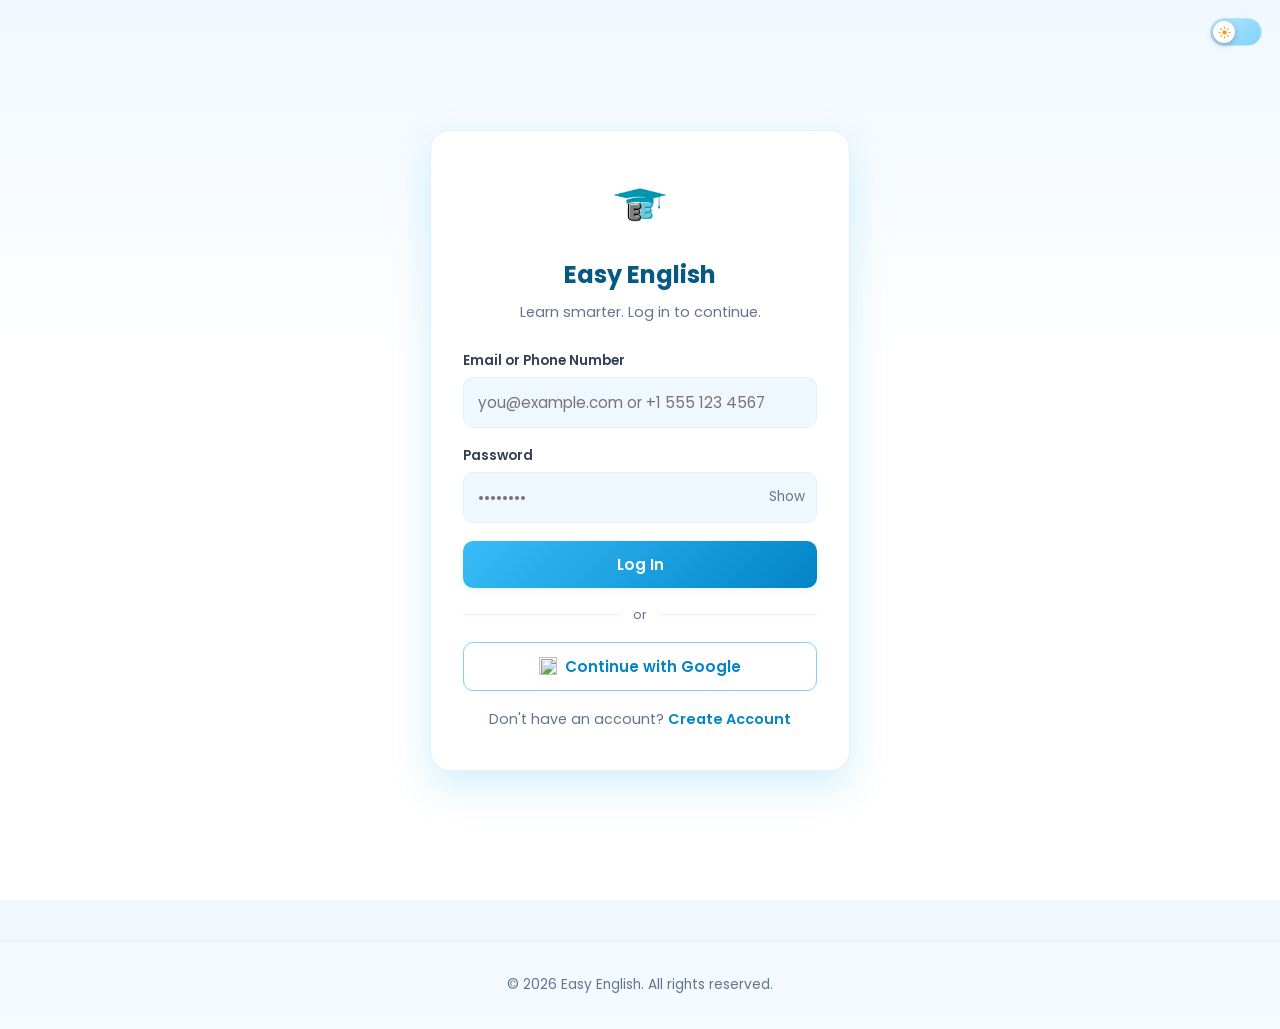
==== admin.html @ 9242ed7a "Add files via upload" ====
<!DOCTYPE html>
<html lang="en">
<head>
<meta charset="UTF-8" />
<meta name="viewport" content="width=device-width, initial-scale=1.0" />
<title>Easy English — Admin</title>
<link rel="preconnect" href="https://fonts.googleapis.com">
<link href="https://fonts.googleapis.com/css2?family=Poppins:wght@400;500;600;700&display=swap" rel="stylesheet">
<link rel="stylesheet" href="css/style.css" />
<script>(function(){try{if(localStorage.getItem('ee-theme')==='dark')document.documentElement.classList.add('dark-mode');}catch(e){}})();</script>
</head>
<body>

<div class="loading-overlay" id="loadingOverlay">
  <div class="spinner"></div>
  <p class="small-muted">Loading admin panel…</p>
</div>

<div class="admin-shell">
  <aside class="admin-sidebar">
    <div class="brand"><div class="logo-dot"><img src="images/logo.png" alt="Easy English logo"></div> Admin</div>
    <button class="admin-nav-item active" data-panel="overview">📊 Overview</button>
    <button class="admin-nav-item" data-panel="videos">🎬 Videos</button>
    <button class="admin-nav-item" data-panel="analytics">📈 Video Analytics</button>
    <button class="admin-nav-item" data-panel="codes">🔑 Access Codes</button>
    <button class="admin-nav-item" data-panel="users">👥 Users</button>
    <div class="admin-theme-row">
      <span class="ttr-label">Dark mode</span>
      <div class="theme-toggle-mount-desktop"></div>
    </div>
    <div style="flex:1;"></div>
    <button class="admin-nav-item" id="adminLogoutBtn">🚪 Exit Admin</button>
  </aside>

  <main class="admin-main">

    <!-- OVERVIEW -->
    <section class="admin-panel active" id="panel-overview">
      <div class="panel-header"><h2>Overview</h2></div>
      <div class="stat-grid">
        <div class="stat-card"><div class="num" id="statVideos">–</div><div class="label">Total Videos</div></div>
        <div class="stat-card"><div class="num" id="statUsers">–</div><div class="label">Registered Users</div></div>
        <div class="stat-card"><div class="num" id="statCodesTotal">–</div><div class="label">Codes Generated</div></div>
        <div class="stat-card"><div class="num" id="statCodesUsed">–</div><div class="label">Codes Redeemed</div></div>
      </div>
      <div class="card-box">
        <h3 style="color:var(--blue-800); margin-bottom:12px;">Welcome, Admin 👋</h3>
        <p class="small-muted">Use the sidebar to add new video courses, generate one-time access codes, and view your registered users. Everything you save here appears live on the site for all users, and stays until you delete it.</p>
      </div>
    </section>

    <!-- VIDEOS -->
    <section class="admin-panel" id="panel-videos">
      <div class="panel-header">
        <h2>Manage Videos</h2>
      </div>

      <div class="card-box">
        <h3 style="color:var(--blue-800); margin-bottom:16px;">Add a New Video Card</h3>
        <div class="form-row">
          <div class="field">
            <label>Video Title</label>
            <div class="input-wrap">
              <input type="text" id="newVideoTitle" placeholder="e.g. Lesson 1: Greetings" />
            </div>
          </div>
          <div class="field">
            <label>Thumbnail Image URL (optional)</label>
            <div class="input-wrap">
              <input type="text" id="newVideoThumb" placeholder="https://..." />
            </div>
          </div>
        </div>
        <div class="field">
          <label>Description (optional)</label>
          <textarea class="input-like" id="newVideoDesc" placeholder="Short description shown on the card..."></textarea>
        </div>
        <div class="field">
          <label>Google Drive Video Link</label>
          <div class="input-wrap">
            <input type="text" id="newVideoUrl" placeholder="https://drive.google.com/file/d/XXXXXXXX/view?usp=sharing" />
          </div>
          <p class="small-muted mt-8">Upload the video to Google Drive, set sharing to <strong>"Anyone with the link"</strong> (Viewer role), then paste the share link here. The site automatically converts it into Google Drive's embeddable player.</p>
        </div>
        <div class="error-msg" id="videoFormError"></div>
        <div class="success-msg" id="videoFormSuccess"></div>
        <button class="btn btn-primary mt-16" id="createVideoBtn">➕ Create Card</button>
      </div>

      <div class="card-box">
        <h3 style="color:var(--blue-800); margin-bottom:16px;">Existing Videos</h3>
        <div class="table-wrap">
          <table class="admin-table">
            <thead>
              <tr><th>Title</th><th>Description</th><th>Added</th><th>Unlocks</th><th></th></tr>
            </thead>
            <tbody id="videosTableBody"></tbody>
          </table>
        </div>
      </div>
    </section>

    <!-- ANALYTICS -->
    <section class="admin-panel" id="panel-analytics">
      <div class="panel-header"><h2>Video Analytics</h2></div>
      <div class="card-box">
        <p class="small-muted">Purchases (unlocks) per video, and who watched each one.</p>
      </div>
      <div id="analyticsList"></div>
    </section>

    <!-- CODES -->
    <section class="admin-panel" id="panel-codes">
      <div class="panel-header">
        <h2>Access Codes</h2>
        <button class="btn btn-primary" id="generateCodesBtn">🎲 Generate 30 New Codes</button>
      </div>

      <div class="card-box">
        <p class="small-muted">Each code is a random 8-digit number. A code can be redeemed <strong>once, by one user, for one video</strong> — after that it becomes permanently unusable. Give these codes to your students when they contact you (e.g. after payment).</p>
      </div>

      <div class="card-box">
        <div class="panel-header" style="margin-bottom:12px;">
          <h3 style="color:var(--blue-800);">All Codes</h3>
          <div class="flex gap-8">
            <button class="btn btn-outline btn-sm" id="copyUnusedBtn">📋 Copy Unused Codes</button>
          </div>
        </div>
        <div class="table-wrap">
          <table class="admin-table">
            <thead>
              <tr><th>Code</th><th>Status</th><th>Used By</th><th>For Video</th><th>Used On</th></tr>
            </thead>
            <tbody id="codesTableBody"></tbody>
          </table>
        </div>
      </div>
    </section>

    <!-- USERS -->
    <section class="admin-panel" id="panel-users">
      <div class="panel-header"><h2>Registered Users</h2></div>
      <div class="card-box">
        <div class="table-wrap">
          <table class="admin-table">
            <thead>
              <tr><th>Name</th><th>Email / Phone</th><th>Joined</th><th>Unlocked Videos</th><th>Actions</th></tr>
            </thead>
            <tbody id="usersTableBody"></tbody>
          </table>
        </div>
      </div>
    </section>

  </main>
</div>

<!-- Delete confirm modal -->
<div class="modal-overlay" id="deleteModal">
  <div class="modal-box">
    <h3>Delete this video?</h3>
    <p class="small-muted">This will permanently remove <strong id="deleteVideoName"></strong> from the site. This cannot be undone.</p>
    <div class="modal-actions">
      <button class="btn btn-outline" onclick="closeDeleteModal()">Cancel</button>
      <button class="btn btn-danger" id="confirmDeleteBtn">Delete</button>
    </div>
  </div>
</div>

<!-- Edit user name modal -->
<div class="modal-overlay" id="editNameModal">
  <div class="modal-box">
    <h3>Edit username</h3>
    <p class="small-muted mt-8">Change the display name shown in the navbar and throughout the site for this user.</p>
    <input type="text" class="input-like mono" id="editNameInput" style="margin-top:14px;" maxlength="60" placeholder="New name">
    <div class="error-msg" id="editNameError"></div>
    <div class="modal-actions">
      <button class="btn btn-outline" onclick="closeEditNameModal()">Cancel</button>
      <button class="btn btn-primary" id="saveEditNameBtn">Save</button>
    </div>
  </div>
</div>

<!-- Generated codes result modal -->
<div class="modal-overlay" id="codesResultModal">
  <div class="modal-box" style="max-width:520px;">
    <h3>✅ 30 New Codes Generated</h3>
    <p class="small-muted mt-8">Copy these and send them to your students. They're also saved permanently in the Codes table.</p>
    <textarea class="input-like mono" id="codesResultText" style="min-height:200px; margin-top:14px;" readonly></textarea>
    <div class="modal-actions">
      <button class="btn btn-outline" onclick="closeCodesResultModal()">Close</button>
      <button class="btn btn-primary" id="copyGeneratedBtn">📋 Copy All</button>
    </div>
  </div>
</div>

<script src="https://www.gstatic.com/firebasejs/10.13.0/firebase-app-compat.js"></script>
<script src="https://www.gstatic.com/firebasejs/10.13.0/firebase-auth-compat.js"></script>
<script src="https://www.gstatic.com/firebasejs/10.13.0/firebase-firestore-compat.js"></script>
<script src="js/firebase-config.js"></script>
<script src="js/theme.js"></script>
<script src="js/admin.js"></script>
</body>
</html>
---- css/style.css ----
/* ===========================================================
   Easy English — Global Styles
   Clean, bright light-blue theme, fully responsive
   =========================================================== */

:root {
  --blue-50:  #f0f8ff;
  --blue-100: #e0f2fe;
  --blue-200: #bae6fd;
  --blue-300: #7dd3fc;
  --blue-400: #38bdf8;
  --blue-500: #0ea5e9;
  --blue-600: #0284c7;
  --blue-700: #0369a1;
  --blue-800: #075985;
  --blue-900: #0c4a6e;

  --white: #ffffff;
  --gray-50: #f8fafc;
  --gray-100: #f1f5f9;
  --gray-300: #cbd5e1;
  --gray-500: #64748b;
  --gray-700: #334155;
  --gray-900: #0f172a;

  --danger: #ef4444;
  --success: #22c55e;

  --radius: 16px;
  --radius-sm: 10px;
  --shadow-sm: 0 2px 8px rgba(14, 165, 233, 0.08);
  --shadow-md: 0 8px 24px rgba(14, 165, 233, 0.14);
  --shadow-lg: 0 16px 40px rgba(14, 165, 233, 0.18);

  --font: 'Poppins', 'Segoe UI', system-ui, -apple-system, sans-serif;

  --bg-gradient-top: var(--blue-50);
  --bg-gradient-bottom: var(--white);
  --text-main: var(--gray-900);
  --card-bg: var(--white);
  --card-border: var(--blue-100);
  --input-bg: var(--blue-50);
  --input-border: var(--blue-100);
}

/* ---------- Dark mode ---------- */
html.dark-mode {
  --bg-gradient-top: #0b1220;
  --bg-gradient-bottom: #0f172a;
  --text-main: #e2e8f0;
  --card-bg: #111c30;
  --card-border: #1e2b45;
  --input-bg: #0b1526;
  --input-border: #24334d;

  --blue-50: #0f1c30;
  --blue-100: #16223a;
  --gray-100: #17233a;
  --gray-500: #93a3b8;
  --gray-700: #cbd5e1;
  --gray-900: #e2e8f0;
}

html.dark-mode body {
  background: linear-gradient(180deg, var(--bg-gradient-top) 0%, var(--bg-gradient-bottom) 40%);
}

html.dark-mode .navbar { background: rgba(15, 23, 42, 0.85); border-bottom-color: var(--card-border); }
html.dark-mode .auth-card,
html.dark-mode .card-box,
html.dark-mode .video-card,
html.dark-mode .modal-box,
html.dark-mode .stat-card,
html.dark-mode .redeem-box,
html.dark-mode .site-footer { background: var(--card-bg); border-color: var(--card-border); color: var(--text-main); }
html.dark-mode .modal-overlay { background: rgba(0,0,0,0.65); }
html.dark-mode .btn-outline { background: var(--card-bg); color: var(--blue-300); border-color: var(--input-border); }
html.dark-mode .btn-outline:hover { background: var(--input-bg); }
html.dark-mode .loading-overlay { background: rgba(11, 18, 32, 0.9); }
html.dark-mode table.admin-table td,
html.dark-mode table.admin-table th { border-color: var(--card-border); }
html.dark-mode .empty-state,
html.dark-mode .small-muted,
html.dark-mode .page-hero p { color: var(--gray-500); }

html.dark-mode .input-wrap input,
html.dark-mode .input-wrap select,
html.dark-mode textarea.input-like { background: var(--input-bg); border-color: var(--input-border); color: var(--text-main); }
html.dark-mode .input-wrap input:focus,
html.dark-mode .input-wrap select:focus,
html.dark-mode textarea.input-like:focus { background: var(--card-bg); }
html.dark-mode .hamburger-btn { background: var(--card-bg); border-color: var(--input-border); }
html.dark-mode .code-pill { background: var(--input-bg); border-color: var(--input-border); }
html.dark-mode .badge-gray { background: var(--input-bg); }
html.dark-mode .mobile-menu { border-top-color: var(--card-border); }
html.dark-mode .file-drop { background: var(--input-bg); }
html.dark-mode .file-drop:hover { background: var(--input-border); }

* { margin: 0; padding: 0; box-sizing: border-box; }

html, body {
  height: 100%;
  font-family: var(--font);
  transition: background 0.3s ease, color 0.3s ease;
}

html {
  background: linear-gradient(180deg, var(--bg-gradient-top) 0%, var(--bg-gradient-bottom) 40%);
}

body {
  background: transparent;
  color: var(--text-main);
  -webkit-font-smoothing: antialiased;
}

img, video { max-width: 100%; display: block; }

a { text-decoration: none; color: inherit; }

button, input, select, textarea { font-family: inherit; }

::selection { background: var(--blue-200); }

/* ---------- Layout helpers ---------- */
.container {
  width: 100%;
  max-width: 1200px;
  margin: 0 auto;
  padding: 0 20px;
}

.center-screen {
  min-height: 100vh;
  display: flex;
  align-items: center;
  justify-content: center;
  padding: 24px;
}

/* ---------- Top Nav ---------- */
.navbar {
  position: sticky;
  top: 0;
  z-index: 50;
  background: rgba(255, 255, 255, 0.85);
  backdrop-filter: blur(10px);
  border-bottom: 1px solid var(--blue-100);
}

.navbar-inner {
  max-width: 1200px;
  margin: 0 auto;
  padding: 14px 20px;
  display: flex;
  align-items: center;
  justify-content: space-between;
  gap: 16px;
}

.brand {
  display: flex;
  align-items: center;
  gap: 10px;
  font-weight: 700;
  font-size: 1.3rem;
  color: var(--blue-700);
}

.brand .logo-dot {
  width: 44px;
  height: 44px;
  display: flex;
  align-items: center;
  justify-content: center;
}

.brand .logo-dot img {
  width: 100%;
  height: 100%;
  object-fit: contain;
}

/* ---------- Nav page links (Dashboard / Dictionary / ...) ---------- */
.nav-links {
  display: flex;
  align-items: center;
  gap: 4px;
}
.nav-link {
  display: flex;
  align-items: center;
  gap: 6px;
  padding: 8px 14px;
  border-radius: var(--radius-sm);
  font-size: 0.9rem;
  font-weight: 600;
  color: var(--gray-500);
  transition: background 0.15s ease, color 0.15s ease;
}
.nav-link:hover { background: var(--blue-50); color: var(--blue-700); }
.nav-link.active { background: var(--blue-100); color: var(--blue-700); }
html.dark-mode .nav-link:hover { background: var(--input-bg); }
html.dark-mode .nav-link.active { background: var(--input-border); color: var(--blue-300); }

.mobile-menu .nav-links {
  flex-direction: column;
  align-items: stretch;
  gap: 4px;
}
.mobile-menu .nav-link { padding: 12px 14px; }

.nav-actions {
  display: flex;
  align-items: center;
  gap: 12px;
}

.user-chip {
  display: flex;
  align-items: center;
  gap: 8px;
  background: var(--blue-50);
  border: 1px solid var(--blue-100);
  padding: 6px 14px;
  border-radius: 999px;
  font-size: 0.9rem;
  color: var(--blue-700);
  font-weight: 500;
}

/* ---------- Dark mode toggle switch (sun/moon) ---------- */
.theme-toggle {
  position: relative;
  width: 52px;
  height: 28px;
  border-radius: 999px;
  border: 1.5px solid var(--blue-200);
  background: linear-gradient(135deg, var(--blue-200), var(--blue-300));
  cursor: pointer;
  flex-shrink: 0;
  padding: 0;
  transition: background 0.35s ease, border-color 0.35s ease;
}
html.dark-mode .theme-toggle {
  background: linear-gradient(135deg, #1e293b, #0f172a);
  border-color: #334155;
}
.theme-toggle .toggle-knob {
  position: absolute;
  top: 2px;
  left: 2px;
  width: 22px;
  height: 22px;
  border-radius: 50%;
  background: white;
  display: flex;
  align-items: center;
  justify-content: center;
  font-size: 13px;
  box-shadow: 0 2px 6px rgba(0,0,0,0.25);
  transition: transform 0.35s cubic-bezier(.4,1.6,.4,1), background 0.35s ease;
  transform: translateX(0);
}
html.dark-mode .theme-toggle .toggle-knob {
  transform: translateX(24px);
  background: #1e293b;
}
.theme-toggle .toggle-knob svg { width: 13px; height: 13px; }
.theme-toggle .icon-sun { color: #f59e0b; opacity: 1; transition: opacity 0.25s ease; }
.theme-toggle .icon-moon { color: #cbd5e1; opacity: 0; position: absolute; transition: opacity 0.25s ease; }
html.dark-mode .theme-toggle .icon-sun { opacity: 0; }
html.dark-mode .theme-toggle .icon-moon { opacity: 1; }

.theme-toggle-row {
  display: flex;
  align-items: center;
  gap: 10px;
}
.theme-toggle-row .ttr-label {
  font-size: 0.85rem;
  font-weight: 600;
  color: var(--gray-700);
}

/* ---------- Mobile hamburger nav ---------- */
.hamburger-btn {
  display: none;
  width: 40px;
  height: 40px;
  border-radius: var(--radius-sm);
  border: 1.5px solid var(--blue-200);
  background: var(--card-bg);
  cursor: pointer;
  align-items: center;
  justify-content: center;
  flex-direction: column;
  gap: 4px;
  flex-shrink: 0;
}
.hamburger-btn span {
  display: block;
  width: 18px;
  height: 2px;
  background: var(--blue-600);
  border-radius: 2px;
  transition: transform 0.3s ease, opacity 0.3s ease;
}
.hamburger-btn.open span:nth-child(1) { transform: translateY(6px) rotate(45deg); }
.hamburger-btn.open span:nth-child(2) { opacity: 0; }
.hamburger-btn.open span:nth-child(3) { transform: translateY(-6px) rotate(-45deg); }

.nav-actions-desktop { display: flex; align-items: center; gap: 12px; }

.mobile-menu {
  display: none;
  max-height: 0;
  overflow: hidden;
  transition: max-height 0.35s ease;
  border-top: 1px solid var(--card-border);
}
.mobile-menu.open { max-height: 400px; }
.mobile-menu-inner {
  padding: 16px 20px 20px;
  display: flex;
  flex-direction: column;
  gap: 14px;
}
.mobile-menu .user-chip { width: fit-content; }
.mobile-menu .btn { width: 100%; }
.mobile-menu .theme-toggle-row { justify-content: space-between; padding: 4px 2px; }

@media (max-width: 720px) {
  .nav-actions-desktop { display: none; }
  .hamburger-btn { display: flex; }
  .mobile-menu { display: block; }
}

/* ---------- Buttons ---------- */
.btn {
  display: inline-flex;
  align-items: center;
  justify-content: center;
  gap: 8px;
  border: none;
  border-radius: var(--radius-sm);
  padding: 12px 22px;
  font-size: 0.95rem;
  font-weight: 600;
  cursor: pointer;
  transition: transform 0.15s ease, box-shadow 0.15s ease, background 0.15s ease;
  white-space: nowrap;
}
.btn:active { transform: scale(0.97); }

.btn-primary {
  background: linear-gradient(135deg, var(--blue-400), var(--blue-600));
  color: white;
  box-shadow: var(--shadow-sm);
}
.btn-primary:hover { box-shadow: var(--shadow-md); }

.btn-outline {
  background: white;
  color: var(--blue-600);
  border: 1.5px solid var(--blue-300);
}
.btn-outline:hover { background: var(--blue-50); }

.btn-ghost {
  background: transparent;
  color: var(--gray-500);
}
.btn-ghost:hover { color: var(--blue-600); }

.btn-danger {
  background: var(--danger);
  color: white;
}

.btn-block { width: 100%; }
.btn-sm { padding: 8px 14px; font-size: 0.85rem; }

.btn:disabled {
  opacity: 0.6;
  cursor: not-allowed;
}

/* ---------- Cards / Auth panels ---------- */
.auth-card {
  width: 100%;
  max-width: 420px;
  background: white;
  border-radius: 20px;
  padding: 40px 32px;
  box-shadow: var(--shadow-lg);
  border: 1px solid var(--blue-100);
  animation: floatIn 0.5s ease;
}

@keyframes floatIn {
  from { opacity: 0; transform: translateY(16px); }
  to { opacity: 1; transform: translateY(0); }
}

.auth-logo {
  display: flex;
  flex-direction: column;
  align-items: center;
  gap: 10px;
  margin-bottom: 28px;
  text-align: center;
}

.auth-logo .logo-dot {
  width: 76px;
  height: 76px;
}

.auth-logo h1 {
  font-size: 1.5rem;
  color: var(--blue-800);
}

.auth-logo p {
  font-size: 0.9rem;
  color: var(--gray-500);
}

.field {
  margin-bottom: 18px;
}

.field label {
  display: block;
  font-size: 0.85rem;
  font-weight: 600;
  color: var(--gray-700);
  margin-bottom: 6px;
}

.input-wrap {
  position: relative;
}

.input-wrap input, .input-wrap select {
  width: 100%;
  padding: 13px 14px;
  border-radius: var(--radius-sm);
  border: 1.5px solid var(--blue-100);
  background: var(--blue-50);
  font-size: 0.95rem;
  color: var(--gray-900);
  transition: border-color 0.15s ease, background 0.15s ease;
}

.input-wrap input:focus, .input-wrap select:focus {
  outline: none;
  border-color: var(--blue-400);
  background: white;
}

.toggle-pass {
  position: absolute;
  right: 12px;
  top: 50%;
  transform: translateY(-50%);
  cursor: pointer;
  color: var(--gray-500);
  font-size: 0.85rem;
  user-select: none;
}

.divider-row {
  display: flex;
  align-items: center;
  gap: 12px;
  margin: 18px 0;
  color: var(--gray-500);
  font-size: 0.8rem;
}
.divider-row::before, .divider-row::after {
  content: '';
  flex: 1;
  height: 1px;
  background: var(--blue-100);
}

.form-footer-link {
  text-align: center;
  margin-top: 18px;
  font-size: 0.9rem;
  color: var(--gray-500);
}
.form-footer-link a, .form-footer-link button.link-btn {
  color: var(--blue-600);
  font-weight: 600;
  background: none;
  border: none;
  cursor: pointer;
  font-size: inherit;
  font-family: inherit;
}

.error-msg {
  background: #fef2f2;
  border: 1px solid #fecaca;
  color: var(--danger);
  padding: 10px 14px;
  border-radius: var(--radius-sm);
  font-size: 0.85rem;
  margin-bottom: 16px;
  display: none;
}
.error-msg.show { display: block; }

.success-msg {
  background: #f0fdf4;
  border: 1px solid #bbf7d0;
  color: #15803d;
  padding: 10px 14px;
  border-radius: var(--radius-sm);
  font-size: 0.85rem;
  margin-bottom: 16px;
  display: none;
}
.success-msg.show { display: block; }

/* ---------- Dashboard ---------- */
.page-hero {
  padding: 40px 0 20px;
  text-align: center;
}
.page-hero h2 {
  font-size: 1.8rem;
  color: var(--blue-800);
  margin-bottom: 8px;
}
.page-hero p {
  color: var(--gray-500);
}

.grid {
  display: grid;
  grid-template-columns: repeat(auto-fill, minmax(280px, 1fr));
  gap: 22px;
  padding: 20px 0 60px;
}

.video-card {
  background: white;
  border-radius: var(--radius);
  overflow: hidden;
  border: 1px solid var(--blue-100);
  box-shadow: var(--shadow-sm);
  transition: transform 0.2s ease, box-shadow 0.2s ease;
  display: flex;
  flex-direction: column;
}
.video-card:hover {
  transform: translateY(-4px);
  box-shadow: var(--shadow-md);
}

.video-thumb {
  width: 100%;
  aspect-ratio: 16/9;
  background: linear-gradient(135deg, var(--blue-300), var(--blue-500));
  display: flex;
  align-items: center;
  justify-content: center;
  color: white;
  font-size: 2.4rem;
  position: relative;
  overflow: hidden;
}
.video-thumb img { width: 100%; height: 100%; object-fit: cover; }

.lock-badge {
  position: absolute;
  top: 10px;
  right: 10px;
  background: rgba(15, 23, 42, 0.55);
  color: white;
  font-size: 0.75rem;
  padding: 4px 10px;
  border-radius: 999px;
  display: flex;
  align-items: center;
  gap: 4px;
}
.lock-badge.unlocked { background: rgba(34, 197, 94, 0.85); }

.video-card-body {
  padding: 18px;
  display: flex;
  flex-direction: column;
  gap: 10px;
  flex: 1;
}

.video-card-body h3 {
  font-size: 1.05rem;
  color: var(--gray-900);
  line-height: 1.4;
}

.video-card-body .desc {
  font-size: 0.85rem;
  color: var(--gray-500);
  flex: 1;
}

.empty-state {
  text-align: center;
  padding: 60px 20px;
  color: var(--gray-500);
}
.empty-state .icon { font-size: 3rem; margin-bottom: 12px; }

/* ---------- Footer ---------- */
.site-footer {
  border-top: 1px solid var(--blue-100);
  padding: 28px 20px;
  text-align: center;
  color: var(--gray-500);
  font-size: 0.85rem;
  margin-top: 40px;
  user-select: none;
}
.site-footer .copyright {
  cursor: pointer;
  display: inline-block;
  padding: 6px 10px;
  border-radius: 8px;
  transition: background 0.15s ease;
}
.site-footer .copyright:hover { background: var(--blue-50); }

/* ---------- Modal ---------- */
.modal-overlay {
  position: fixed;
  inset: 0;
  background: rgba(15, 23, 42, 0.45);
  backdrop-filter: blur(3px);
  display: none;
  align-items: center;
  justify-content: center;
  z-index: 200;
  padding: 20px;
}
.modal-overlay.show { display: flex; }

.modal-box {
  background: white;
  border-radius: 18px;
  padding: 32px;
  width: 100%;
  max-width: 420px;
  box-shadow: var(--shadow-lg);
  animation: floatIn 0.3s ease;
  max-height: 90vh;
  overflow-y: auto;
}

.modal-box h3 {
  color: var(--blue-800);
  margin-bottom: 18px;
  font-size: 1.25rem;
}

.modal-actions {
  display: flex;
  gap: 10px;
  margin-top: 20px;
}
.modal-actions .btn { flex: 1; }

/* ---------- Admin ---------- */
.admin-shell {
  display: grid;
  grid-template-columns: 240px 1fr;
  min-height: 100vh;
}

.admin-sidebar {
  background: linear-gradient(180deg, var(--blue-700), var(--blue-900));
  color: white;
  padding: 24px 18px;
  display: flex;
  flex-direction: column;
  gap: 8px;
}

.admin-sidebar .brand { color: white; margin-bottom: 20px; }

.admin-theme-row {
  display: flex;
  align-items: center;
  justify-content: space-between;
  padding: 10px 14px;
  margin-top: 4px;
}
.admin-theme-row .ttr-label {
  color: rgba(255,255,255,0.85);
  font-size: 0.88rem;
  font-weight: 600;
}
.admin-sidebar .theme-toggle {
  background: rgba(255,255,255,0.12);
  border-color: rgba(255,255,255,0.25);
}
html.dark-mode .admin-sidebar .theme-toggle {
  background: rgba(0,0,0,0.35);
  border-color: rgba(255,255,255,0.2);
}

.admin-nav-item {
  display: flex;
  align-items: center;
  gap: 10px;
  padding: 12px 14px;
  border-radius: var(--radius-sm);
  cursor: pointer;
  font-size: 0.92rem;
  color: rgba(255,255,255,0.85);
  transition: background 0.15s ease;
  background: none;
  border: none;
  text-align: left;
  width: 100%;
}
.admin-nav-item:hover { background: rgba(255,255,255,0.08); }
.admin-nav-item.active { background: rgba(255,255,255,0.18); color: white; font-weight: 600; }

.admin-main {
  padding: 30px;
  overflow-y: auto;
}

.admin-panel { display: none; }
.admin-panel.active { display: block; }

.panel-header {
  display: flex;
  justify-content: space-between;
  align-items: center;
  margin-bottom: 22px;
  flex-wrap: wrap;
  gap: 12px;
}
.panel-header h2 { color: var(--blue-800); font-size: 1.5rem; }

.card-box {
  background: white;
  border-radius: var(--radius);
  border: 1px solid var(--blue-100);
  box-shadow: var(--shadow-sm);
  padding: 24px;
  margin-bottom: 20px;
}

.form-row {
  display: grid;
  grid-template-columns: 1fr 1fr;
  gap: 16px;
}

@media (max-width: 640px) {
  .form-row { grid-template-columns: 1fr; }
  .admin-shell { grid-template-columns: 1fr; }
  .admin-sidebar {
    flex-direction: row;
    overflow-x: auto;
    padding: 14px;
  }
  .admin-sidebar .brand { display: none; }
  .admin-nav-item { white-space: nowrap; width: auto; }
  .admin-theme-row { white-space: nowrap; flex-shrink: 0; margin-top: 0; }
}

textarea.input-like {
  width: 100%;
  padding: 13px 14px;
  border-radius: var(--radius-sm);
  border: 1.5px solid var(--blue-100);
  background: var(--blue-50);
  font-size: 0.95rem;
  resize: vertical;
  min-height: 90px;
}
textarea.input-like:focus { outline: none; border-color: var(--blue-400); background: white; }

.file-drop {
  border: 2px dashed var(--blue-300);
  border-radius: var(--radius-sm);
  padding: 24px;
  text-align: center;
  color: var(--gray-500);
  background: var(--blue-50);
  cursor: pointer;
  font-size: 0.9rem;
}
.file-drop:hover { background: var(--blue-100); }

table.admin-table {
  width: 100%;
  border-collapse: collapse;
  font-size: 0.88rem;
}
table.admin-table th {
  text-align: left;
  padding: 10px 12px;
  color: var(--gray-500);
  border-bottom: 2px solid var(--blue-100);
  font-weight: 600;
}
table.admin-table td {
  padding: 10px 12px;
  border-bottom: 1px solid var(--blue-100);
  vertical-align: middle;
}
.table-wrap { overflow-x: auto; }

.badge {
  display: inline-block;
  padding: 3px 10px;
  border-radius: 999px;
  font-size: 0.75rem;
  font-weight: 600;
}
.badge-green { background: #f0fdf4; color: #15803d; }
.badge-gray { background: var(--gray-100); color: var(--gray-500); }
.badge-blue { background: var(--blue-100); color: var(--blue-700); }

.stat-grid {
  display: grid;
  grid-template-columns: repeat(auto-fit, minmax(180px, 1fr));
  gap: 16px;
  margin-bottom: 24px;
}
.stat-card {
  background: white;
  border-radius: var(--radius);
  border: 1px solid var(--blue-100);
  padding: 20px;
  box-shadow: var(--shadow-sm);
}
.stat-card .num { font-size: 1.8rem; font-weight: 700; color: var(--blue-700); }
.stat-card .label { font-size: 0.85rem; color: var(--gray-500); margin-top: 4px; }

.mono {
  font-family: 'Courier New', monospace;
  letter-spacing: 1px;
}

.code-pill {
  background: var(--blue-50);
  border: 1px solid var(--blue-200);
  padding: 2px 8px;
  border-radius: 6px;
  font-size: 0.82rem;
}

.spinner {
  width: 20px; height: 20px;
  border: 3px solid var(--blue-100);
  border-top-color: var(--blue-500);
  border-radius: 50%;
  animation: spin 0.7s linear infinite;
}
@keyframes spin { to { transform: rotate(360deg); } }

.loading-overlay {
  position: fixed; inset: 0;
  background: rgba(255,255,255,0.85);
  display: flex; align-items: center; justify-content: center;
  z-index: 999;
  flex-direction: column;
  gap: 14px;
}
.loading-overlay.hidden { display: none; }

/* ---------- Player page ---------- */
.player-wrap {
  max-width: 960px;
  margin: 0 auto;
  padding: 24px 20px 60px;
}

.player-shell {
  position: relative;
  width: 100%;
  aspect-ratio: 16/9;
  background: black;
  border-radius: var(--radius);
  overflow: hidden;
  box-shadow: var(--shadow-lg);
}

.player-shell video,
.player-shell iframe {
  width: 100%;
  height: 100%;
  object-fit: contain;
  background: black;
  border: none;
  display: block;
}

.watermark {
  position: absolute;
  color: rgba(255,255,255,0.55);
  font-size: 0.95rem;
  font-weight: 600;
  pointer-events: none;
  text-shadow: 0 1px 3px rgba(0,0,0,0.6);
  white-space: nowrap;
  transition: top 4s linear, left 4s linear;
  z-index: 10;
}

.redeem-box {
  background: white;
  border-radius: var(--radius);
  border: 1px solid var(--blue-100);
  padding: 28px;
  margin-top: 24px;
  box-shadow: var(--shadow-sm);
  text-align: center;
}
.redeem-box input {
  max-width: 260px;
  margin: 16px auto;
  text-align: center;
  letter-spacing: 3px;
  font-size: 1.1rem;
  text-transform: uppercase;
}

/* ---------- Video analytics panel ---------- */
.analytics-video-card {
  background: var(--card-bg);
  border: 1px solid var(--card-border);
  border-radius: var(--radius);
  padding: 18px 20px;
  margin-bottom: 14px;
}
.analytics-video-head {
  display: flex;
  justify-content: space-between;
  align-items: center;
  gap: 12px;
  flex-wrap: wrap;
  margin-bottom: 10px;
}
.analytics-video-head h4 { color: var(--blue-800); font-size: 1rem; }
.analytics-viewers {
  display: flex;
  flex-wrap: wrap;
  gap: 6px;
  margin-top: 8px;
}
.viewer-chip {
  background: var(--blue-50);
  border: 1px solid var(--blue-100);
  color: var(--blue-700);
  font-size: 0.8rem;
  padding: 4px 10px;
  border-radius: 999px;
}
html.dark-mode .viewer-chip { background: var(--input-bg); border-color: var(--input-border); color: var(--blue-300); }

/* ---------- Dictionary page ---------- */
.dict-search-box {
  display: flex;
  gap: 10px;
  max-width: 640px;
  margin: 0 auto 8px;
}
.dict-search-box .input-wrap { flex: 1; }
.dict-search-box input {
  font-size: 1.05rem;
}
.dict-hint {
  text-align: center;
  margin-bottom: 28px;
}
.dict-result {
  max-width: 720px;
  margin: 0 auto;
}
.dict-word-head {
  display: flex;
  align-items: baseline;
  gap: 14px;
  flex-wrap: wrap;
  margin-bottom: 6px;
}
.dict-word-head h2 {
  color: var(--blue-800);
  font-size: 2rem;
  text-transform: lowercase;
}
.dict-arabic {
  font-size: 1.4rem;
  color: var(--blue-600);
  font-weight: 600;
  direction: rtl;
}
.dict-pron-row {
  display: flex;
  gap: 14px;
  flex-wrap: wrap;
  margin-bottom: 24px;
}
.dict-pron-chip {
  display: flex;
  align-items: center;
  gap: 8px;
  background: var(--blue-50);
  border: 1px solid var(--blue-100);
  padding: 8px 14px;
  border-radius: 999px;
  font-size: 0.9rem;
  color: var(--blue-700);
}
.dict-pron-chip .flag { font-size: 1rem; }
.dict-pron-chip button {
  background: var(--blue-600);
  color: white;
  border: none;
  width: 26px;
  height: 26px;
  border-radius: 50%;
  cursor: pointer;
  display: flex;
  align-items: center;
  justify-content: center;
  font-size: 0.8rem;
  flex-shrink: 0;
}
.dict-pron-chip button:hover { background: var(--blue-700); }
.dict-pron-chip button:disabled { opacity: 0.4; cursor: not-allowed; }
html.dark-mode .dict-pron-chip { background: var(--input-bg); border-color: var(--input-border); color: var(--blue-300); }

.dict-meaning-block {
  margin-bottom: 22px;
}
.dict-pos {
  display: inline-block;
  font-style: italic;
  font-size: 0.85rem;
  color: var(--blue-600);
  background: var(--blue-50);
  padding: 3px 10px;
  border-radius: 999px;
  margin-bottom: 10px;
  font-weight: 600;
}
html.dark-mode .dict-pos { background: var(--input-bg); }
.dict-def-item {
  margin-bottom: 12px;
  padding-left: 4px;
}
.dict-def-item .def-num {
  color: var(--gray-500);
  font-weight: 600;
  margin-right: 6px;
}
.dict-def-item .example {
  color: var(--gray-500);
  font-size: 0.88rem;
  font-style: italic;
  margin-top: 3px;
  padding-left: 20px;
}

.dict-empty, .dict-error, .dict-loading {
  text-align: center;
  padding: 50px 20px;
  color: var(--gray-500);
}
.dict-empty .icon, .dict-error .icon { font-size: 3rem; margin-bottom: 12px; }

.dict-recent {
  display: flex;
  flex-wrap: wrap;
  gap: 8px;
  justify-content: center;
  margin-top: 18px;
}
.dict-recent button {
  background: var(--card-bg);
  border: 1px solid var(--card-border);
  color: var(--blue-600);
  padding: 6px 14px;
  border-radius: 999px;
  font-size: 0.85rem;
  cursor: pointer;
  transition: background 0.15s ease;
}
.dict-recent button:hover { background: var(--blue-50); }
html.dark-mode .dict-recent button:hover { background: var(--input-bg); }

/* Utility */
.flex { display: flex; }
.flex-col { flex-direction: column; }
.gap-8 { gap: 8px; }
.gap-12 { gap: 12px; }
.mt-8 { margin-top: 8px; }
.mt-16 { margin-top: 16px; }
.mt-24 { margin-top: 24px; }
.text-center { text-align: center; }
.small-muted { font-size: 0.82rem; color: var(--gray-500); }
.w-full { width: 100%; }
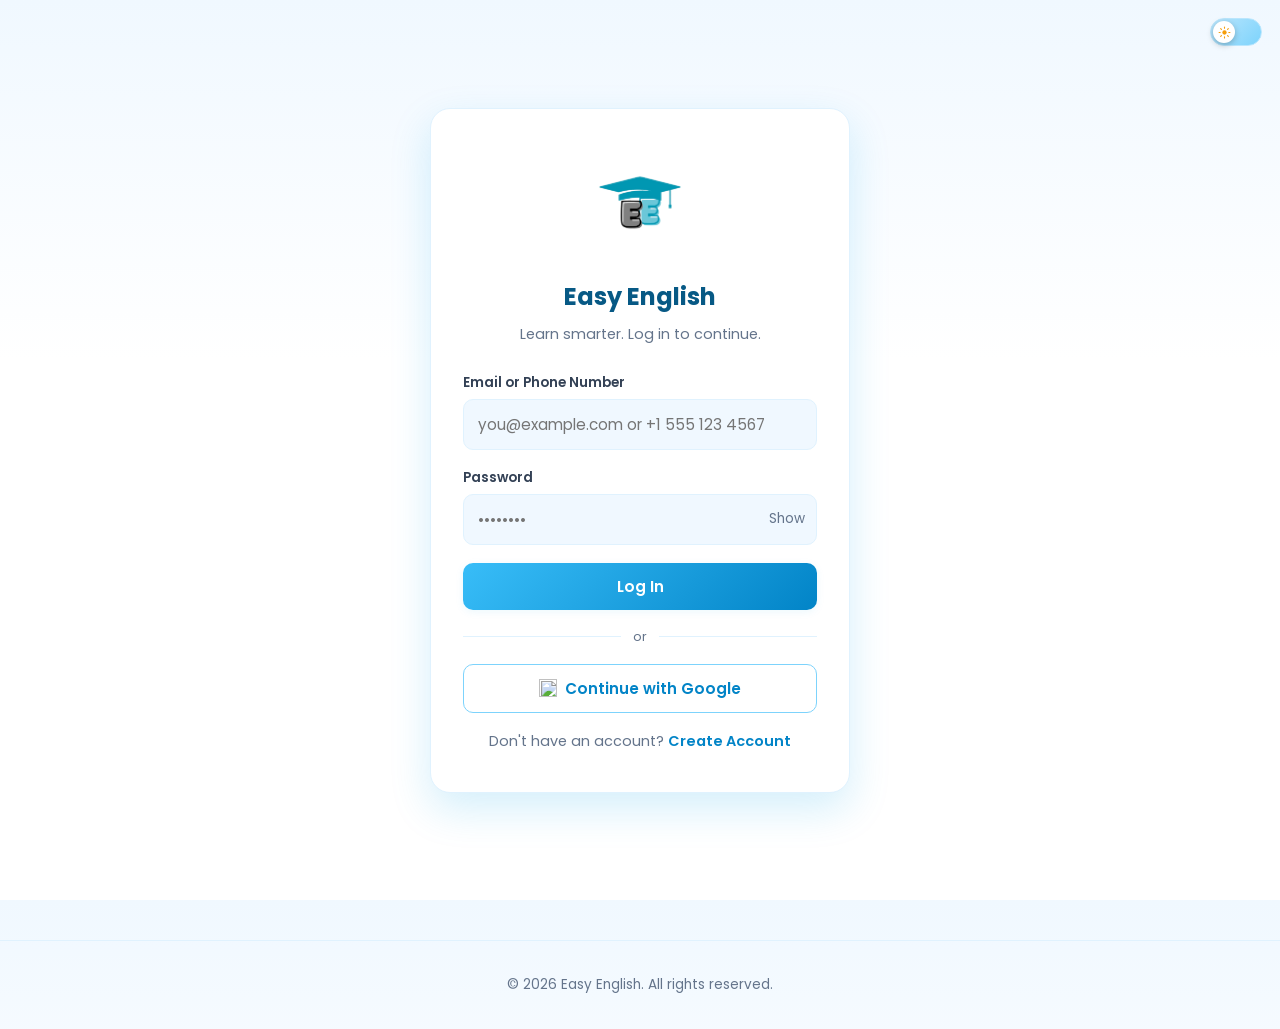
==== commit 9fbf3902: "Update admin.html" ====
--- a/admin.html
+++ b/admin.html
@@ -145,17 +145,11 @@
         <div class="table-wrap">
           <table class="admin-table">
             <thead>
-              <tr><th>Name</th><th>Email / Phone</th><th>Joined</th><th>Unlocked Videos</th><th>Actions</th></tr>
+              <tr><th>Name</th><th>Email / Phone</th><th>Joined</th><th>Unlocked Videos</th><th>Devices</th><th>Actions</th></tr>
             </thead>
             <tbody id="usersTableBody"></tbody>
           </table>
         </div>
-      </div>
-    </section>
-
-  </main>
-</div>
-
 <!-- Delete confirm modal -->
 <div class="modal-overlay" id="deleteModal">
   <div class="modal-box">
--- a/css/style.css
+++ b/css/style.css
@@ -413,8 +413,8 @@
 }
 
 .auth-logo .logo-dot {
-  width: 76px;
-  height: 76px;
+  width: 120px;
+  height: 120px;
 }
 
 .auth-logo h1 {
@@ -908,6 +908,29 @@
   display: block;
 }
 
+.player-shell:fullscreen,
+.player-shell:-webkit-full-screen {
+  aspect-ratio: unset;
+  width: 100vw;
+  height: 100vh;
+  border-radius: 0;
+  background: black;
+}
+.player-shell:fullscreen iframe,
+.player-shell:fullscreen video,
+.player-shell:-webkit-full-screen iframe,
+.player-shell:-webkit-full-screen video {
+  position: absolute;
+  inset: 0;
+  width: 100%;
+  height: 100%;
+}
+
+.player-controls {
+  display: flex;
+  justify-content: center;
+  margin-top: 14px;
+}
 .watermark {
   position: absolute;
   color: rgba(255,255,255,0.55);
@@ -918,24 +941,28 @@
   white-space: nowrap;
   transition: top 4s linear, left 4s linear;
   z-index: 10;
-}
-
-.redeem-box {
-  background: white;
-  border-radius: var(--radius);
-  border: 1px solid var(--blue-100);
-  padding: 28px;
-  margin-top: 24px;
-  box-shadow: var(--shadow-sm);
-  text-align: center;
-}
-.redeem-box input {
-  max-width: 260px;
-  margin: 16px auto;
-  text-align: center;
-  letter-spacing: 3px;
-  font-size: 1.1rem;
-  text-transform: uppercase;
+  max-width: calc(100% - 24px);
+  overflow: hidden;
+  text-overflow: ellipsis;
+}
+
+@media (max-width: 640px) {
+  .player-wrap {
+    padding: 14px 12px 40px;
+  }
+  .player-shell {
+    border-radius: var(--radius-sm);
+  }
+  #videoTitle {
+    font-size: 1.15rem;
+  }
+  .watermark {
+    font-size: 0.75rem;
+    max-width: calc(100% - 16px);
+  }
+  .player-controls .btn {
+    width: 100%;
+  }
 }
 
 /* ---------- Video analytics panel ---------- */
